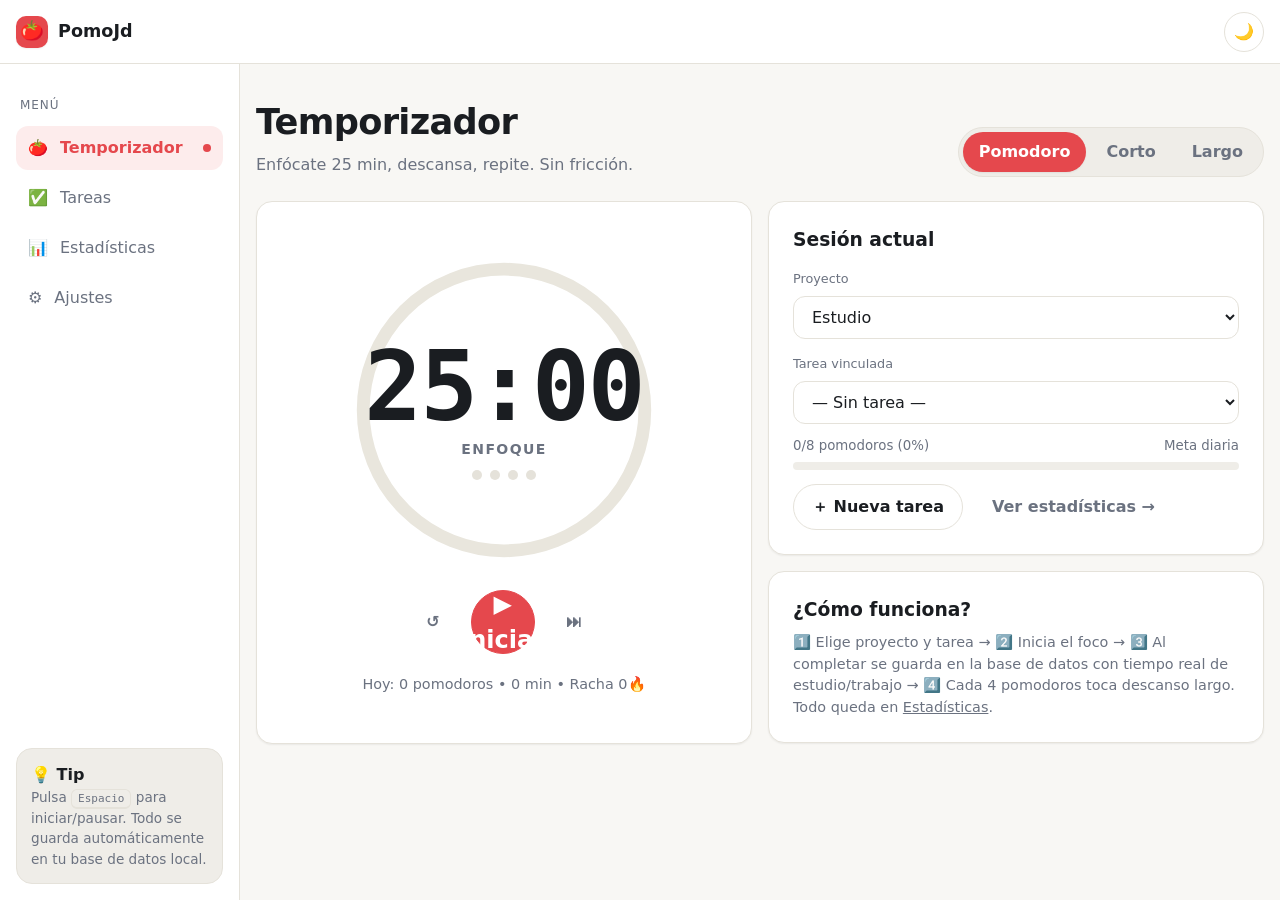
==== index.html @ 17af548b "feat: PomoJd app completa multipagina + DB" ====
<!doctype html>
<html lang="es" data-theme="light">
<head>
<meta charset="utf-8"><meta name="viewport" content="width=device-width,initial-scale=1">
<title>PomoJd • Pomodoro</title>
<meta name="description" content="PomoJd - Pomodoro limpio con base de datos local, tareas y estadísticas.">
<link rel="manifest" href="manifest.json">
<link rel="icon" href="data:image/svg+xml,<svg xmlns='http://www.w3.org/2000/svg' viewBox='0 0 100 100'><text y='.9em' font-size='90'>🍅</text></svg>">
<link rel="stylesheet" href="css/tokens.css"><link rel="stylesheet" href="css/base.css"><link rel="stylesheet" href="css/components.css">
</head>
<body data-theme="light">
<header class="topbar">
  <div class="logo"><div class="logo-mark">🍅</div> PomoJd</div>
  <div class="topbar-actions">
    <button class="btn btn-icon" id="themeBtn" onclick="PomoUI.toggleTheme()" title="Tema">🌙</button>
  </div>
</header>
<div class="shell">
<nav class="sidebar">
  <div class="nav-section">Menú</div>
  <a class="nav-link" data-page="timer" href="index.html">🍅 <span class="label">Temporizador</span><span class="dot"></span></a>
  <a class="nav-link" data-page="tasks" href="tareas.html">✅ <span class="label">Tareas</span><span class="dot"></span></a>
  <a class="nav-link" data-page="stats" href="stats.html">📊 <span class="label">Estadísticas</span><span class="dot"></span></a>
  <a class="nav-link" data-page="settings" href="config.html">⚙️ <span class="label">Ajustes</span><span class="dot"></span></a>
  <div class="streak-card"><strong>💡 Tip</strong><div style="font-size:.85rem;color:var(--text-muted)">Pulsa <span class="kbd">Espacio</span> para iniciar/pausar. Todo se guarda automáticamente en tu base de datos local.</div></div>
</nav>
<main class="main">
  <div class="page-head"><div><h1>Temporizador</h1><p>Enfócate 25 min, descansa, repite. Sin fricción.</p></div>
    <div class="mode-tabs"><button data-mode="focus" class="active">Pomodoro</button><button data-mode="short">Corto</button><button data-mode="long">Largo</button></div>
  </div>
  <div class="grid grid-2">
    <div class="card">
      <div class="timer-wrap">
        <div class="ring" id="ringBox"><svg viewBox="0 0 300 300"><circle class="ring-track" cx="150" cy="150" r="132"/><circle class="ring-prog" id="ringProg" cx="150" cy="150" r="132" stroke-dasharray="829.38" stroke-dashoffset="0"/></svg>
          <div class="ring-center"><div class="timer-time" id="timerTime">25:00</div><div class="timer-label" id="timerLabel">Enfoque</div><div class="cycle-dots" id="cycleDots"></div></div>
        </div>
        <div class="timer-controls">
          <button class="btn btn-ghost" id="resetBtn" title="Reiniciar">↺</button>
          <button class="btn btn-primary btn-large" id="startBtn">▶ Iniciar</button>
          <button class="btn btn-ghost" id="skipBtn" title="Saltar">⏭</button>
        </div>
        <div id="todayCount" style="color:var(--text-muted);font-size:.9rem">Hoy: 0 pomodoros</div>
      </div>
    </div>
    <div>
      <div class="card" style="margin-bottom:16px">
        <h3 style="margin:0 0 12px">Sesión actual</h3>
        <label style="font-size:.8rem;color:var(--text-muted)">Proyecto</label>
        <select id="projectSelect" class="input" style="margin:6px 0 12px"></select>
        <label style="font-size:.8rem;color:var(--text-muted)">Tarea vinculada</label>
        <select id="taskSelect" class="input" style="margin-top:6px"></select>
        <div style="margin-top:12px"><div class="row" style="justify-content:space-between"><small style="color:var(--text-muted)" id="goalText">0/8 pomodoros</small><small style="color:var(--text-muted)">Meta diaria</small></div>
        <div class="progress" style="margin-top:6px"><div id="goalBar" style="width:0%"></div></div></div>
        <div class="row" style="margin-top:14px"><a class="btn" href="tareas.html">＋ Nueva tarea</a><a class="btn btn-ghost" href="stats.html">Ver estadísticas →</a></div>
      </div>
      <div class="card"><h3 style="margin:0 0 8px">¿Cómo funciona?</h3><p style="margin:0;color:var(--text-muted);font-size:.9rem">1️⃣ Elige proyecto y tarea → 2️⃣ Inicia el foco → 3️⃣ Al completar se guarda en la base de datos con tiempo real de estudio/trabajo → 4️⃣ Cada 4 pomodoros toca descanso largo. Todo queda en <a href="stats.html" style="text-decoration:underline">Estadísticas</a>.</p></div>
    </div>
  </div>
</main>
</div>
<nav class="tabbar"><a data-page="timer" href="index.html">🍅<span>Timer</span></a><a data-page="tasks" href="tareas.html">✅<span>Tareas</span></a><a data-page="stats" href="stats.html">📊<span>Stats</span></a><a data-page="settings" href="config.html">⚙️<span>Ajustes</span></a></nav>
<div id="toasts"></div>
<script src="js/db.js"></script><script src="js/ui.js"></script><script src="js/timer.js"></script>
<script>PomoUI.setActiveNav('timer');PomoTimer.initTimer();if('serviceWorker' in navigator){navigator.serviceWorker.register('sw.js').catch(()=>{});}</script>
</body>
</html>
---- css/tokens.css ----
:root{
  color-scheme: light;
  --bg:#F8F7F4; --bg-elev:#FFFFFF; --bg-subtle:#EFEDE8;
  --text:#1A1D21; --text-muted:#6B7280; --border:#E5E2DA;
  --primary:#E5484D; --primary-hover:#C93A3F; --primary-soft:#FDECEC;
  --focus:#2563EB; --success:#16A34A; --success-soft:#E6F6EC;
  --warning:#D97706; --warning-soft:#FEF3C7; --info:#0E7490; --info-soft:#E0F5FA;
  --ring-track:#E9E6DD; --ring-progress:#E5484D; --ring-break:#16A34A;
  --font-sans:"Inter",system-ui,-apple-system,"Segoe UI",Roboto,sans-serif;
  --font-mono:ui-monospace,SFMono-Regular,Menlo,Consolas,monospace;
  --fs-xs:.75rem; --fs-sm:.875rem; --fs-base:1rem;
  --fs-lg:1.25rem; --fs-xl:1.5rem; --fs-2xl:2rem;
  --fs-timer:clamp(3.5rem,12vw,6rem);
  --sp-1:4px; --sp-2:8px; --sp-3:12px; --sp-4:16px; --sp-6:24px; --sp-8:32px; --sp-12:48px;
  --r-sm:8px; --r-md:12px; --r-lg:16px; --r-full:999px;
  --shadow-sm:0 1px 2px rgb(0 0 0/.06);
  --shadow-md:0 4px 12px rgb(0 0 0/.08);
  --shadow-lg:0 12px 32px rgb(0 0 0/.12);
  --maxw:1120px; --nav-h:64px; --tabbar-h:68px;
  --ease:cubic-bezier(.2,.8,.2,1); --dur-fast:150ms; --dur-med:300ms;
}
[data-theme="dark"]{
  color-scheme: dark;
  --bg:#121417; --bg-elev:#1B1E23; --bg-subtle:#24282F;
  --text:#F3F4F6; --text-muted:#9CA3AF; --border:#2A2F37;
  --primary:#FF6363; --primary-hover:#FF7A7A; --primary-soft:#2E1D1D;
  --focus:#60A5FA; --success:#34D399; --success-soft:#143325;
  --warning:#FBBF24; --warning-soft:#30250F; --info:#22D3EE; --info-soft:#0f3038;
  --ring-track:#2A2F37; --ring-progress:#FF6363; --ring-break:#34D399;
}
---- css/base.css ----
*{box-sizing:border-box}
html{scroll-behavior:smooth}
body{margin:0;font-family:var(--font-sans);background:var(--bg);color:var(--text);line-height:1.5;-webkit-font-smoothing:antialiased}
a{color:inherit;text-decoration:none}
button{font:inherit}
.topbar{height:var(--nav-h);display:flex;align-items:center;justify-content:space-between;padding:0 var(--sp-4);background:var(--bg-elev);border-bottom:1px solid var(--border);position:sticky;top:0;z-index:20}
.logo{display:flex;align-items:center;gap:10px;font-weight:700;font-size:1.1rem}
.logo-mark{width:32px;height:32px;border-radius:10px;background:var(--primary);color:#fff;display:grid;place-items:center;font-size:1.2rem;box-shadow:var(--shadow-sm)}
.topbar-actions{display:flex;gap:8px;align-items:center}
.shell{display:flex;min-height:calc(100vh - var(--nav-h))}
.sidebar{width:240px;flex-shrink:0;background:var(--bg-elev);border-right:1px solid var(--border);padding:var(--sp-4);display:flex;flex-direction:column;gap:6px;position:sticky;top:var(--nav-h);height:calc(100vh - var(--nav-h))}
.nav-link{display:flex;align-items:center;gap:12px;padding:10px 12px;border-radius:var(--r-md);color:var(--text-muted);font-weight:500;transition:all var(--dur-fast) var(--ease)}
.nav-link:hover{background:var(--bg-subtle);color:var(--text)}
.nav-link.active{background:var(--primary-soft);color:var(--primary);font-weight:700}
.nav-link .dot{margin-left:auto;width:8px;height:8px;border-radius:50%;background:var(--primary);display:none}
.nav-link.active .dot{display:block}
.nav-section{font-size:var(--fs-xs);text-transform:uppercase;letter-spacing:.08em;color:var(--text-muted);margin:16px 4px 6px}
.streak-card{margin-top:auto;background:var(--bg-subtle);border:1px solid var(--border);border-radius:var(--r-lg);padding:14px}
.main{flex:1;max-width:var(--maxw);margin:0 auto;padding:var(--sp-8) var(--sp-4) 60px;width:100%;animation:pageIn var(--dur-med) var(--ease)}
@keyframes pageIn{from{opacity:0;transform:translateY(8px)}to{opacity:1;transform:none}}
.page-head{display:flex;flex-wrap:wrap;align-items:end;justify-content:space-between;gap:12px;margin-bottom:var(--sp-6)}
.page-head h1{margin:0;font-size:clamp(1.6rem,3vw,2.2rem);letter-spacing:-.02em}
.page-head p{margin:4px 0 0;color:var(--text-muted)}
.grid{display:grid;gap:16px}
.grid-2{grid-template-columns:repeat(2,minmax(0,1fr))}
.grid-4{grid-template-columns:repeat(4,minmax(0,1fr))}
.card{background:var(--bg-elev);border:1px solid var(--border);border-radius:var(--r-lg);box-shadow:var(--shadow-sm);padding:var(--sp-6)}
.tabbar{display:none}
#toasts{position:fixed;right:16px;bottom:16px;display:flex;flex-direction:column;gap:8px;z-index:50}
.toast{background:var(--text);color:var(--bg);padding:12px 16px;border-radius:var(--r-md);box-shadow:var(--shadow-lg);font-size:var(--fs-sm);animation:pageIn var(--dur-med) var(--ease)}
@media(max-width:1023px){.sidebar{width:72px;padding:12px 8px}.sidebar .label,.sidebar .nav-section,.sidebar .streak-card{display:none}.nav-link{justify-content:center}}
@media(max-width:640px){
  .sidebar{display:none}
  .main{padding:20px 16px calc(var(--tabbar-h) + 24px)}
  .grid-2,.grid-4{grid-template-columns:1fr}
  .tabbar{display:flex;position:fixed;bottom:0;left:0;right:0;height:var(--tabbar-h);background:var(--bg-elev);border-top:1px solid var(--border);z-index:20;padding:8px}
  .tabbar a{flex:1;display:flex;flex-direction:column;align-items:center;justify-content:center;gap:2px;font-size:11px;color:var(--text-muted);border-radius:var(--r-md)}
  .tabbar a.active{color:var(--primary);background:var(--primary-soft);font-weight:700}
  #toasts{left:16px;bottom:calc(var(--tabbar-h) + 12px)}
}
@media(prefers-reduced-motion:reduce){*{animation:none!important;transition:none!important}}
---- css/components.css ----
.btn{border:1px solid var(--border);background:var(--bg-elev);color:var(--text);padding:10px 18px;border-radius:var(--r-full);cursor:pointer;font-weight:600;transition:all var(--dur-fast) var(--ease);display:inline-flex;align-items:center;gap:8px;justify-content:center}
.btn:hover{transform:translateY(-1px);box-shadow:var(--shadow-md)}
.btn:active{transform:scale(.98)}
.btn-primary{background:var(--primary);border-color:var(--primary);color:#fff}
.btn-primary:hover{background:var(--primary-hover)}
.btn-large{width:64px;height:64px;border-radius:50%;font-size:1.5rem;padding:0}
.btn-icon{width:40px;height:40px;border-radius:50%;padding:0}
.btn-ghost{background:transparent;border-color:transparent;color:var(--text-muted)}
.btn-ghost:hover{background:var(--bg-subtle);color:var(--text);box-shadow:none}
.btn:focus-visible,a:focus-visible,input:focus-visible,select:focus-visible{outline:2px solid var(--focus);outline-offset:2px}
.mode-tabs{display:inline-flex;background:var(--bg-subtle);border:1px solid var(--border);border-radius:var(--r-full);padding:4px;gap:4px}
.mode-tabs button{border:0;background:transparent;padding:8px 16px;border-radius:var(--r-full);cursor:pointer;color:var(--text-muted);font-weight:600}
.mode-tabs button.active{background:var(--bg-elev);color:var(--text);box-shadow:var(--shadow-sm)}
.mode-tabs button.active[data-mode="focus"]{background:var(--primary);color:#fff}
.mode-tabs button.active[data-mode="short"]{background:var(--success);color:#fff}
.mode-tabs button.active[data-mode="long"]{background:var(--info);color:#fff}
.timer-wrap{display:flex;flex-direction:column;align-items:center;gap:20px;padding:24px 0}
.ring{position:relative;width:min(320px,80vw);height:min(320px,80vw)}
.ring svg{width:100%;height:100%;transform:rotate(-90deg)}
.ring-track{fill:none;stroke:var(--ring-track);stroke-width:12}
.ring-prog{fill:none;stroke:var(--ring-progress);stroke-width:12;stroke-linecap:round;transition:stroke-dashoffset 1s linear,stroke .3s}
.ring.break .ring-prog{stroke:var(--ring-break)}
.ring-center{position:absolute;inset:0;display:flex;flex-direction:column;align-items:center;justify-content:center;gap:4px}
.timer-time{font-family:var(--font-mono);font-size:var(--fs-timer);font-weight:700;letter-spacing:-.02em;font-variant-numeric:tabular-nums;line-height:1}
.timer-label{font-size:var(--fs-sm);color:var(--text-muted);text-transform:uppercase;letter-spacing:.1em;font-weight:700}
.cycle-dots{display:flex;gap:8px;margin-top:6px}
.cycle-dots span{width:10px;height:10px;border-radius:50%;background:var(--border)}
.cycle-dots span.done{background:var(--primary)}
.timer-controls{display:flex;gap:12px;align-items:center}
.stat-card .num{font-size:var(--fs-2xl);font-weight:800;margin:0}
.stat-card .lbl{font-size:var(--fs-xs);text-transform:uppercase;letter-spacing:.08em;color:var(--text-muted);margin:4px 0 0}
.input,select.input,textarea.input{width:100%;padding:10px 14px;border:1px solid var(--border);border-radius:var(--r-md);background:var(--bg-elev);color:var(--text);font:inherit}
.input:focus{border-color:var(--focus)}
.row{display:flex;gap:10px;flex-wrap:wrap;align-items:center}
.task-item{display:flex;gap:12px;align-items:center;padding:12px 14px;border:1px solid var(--border);border-radius:var(--r-md);background:var(--bg-elev);margin-bottom:8px}
.task-item.done{opacity:.6;text-decoration:line-through}
.badge{display:inline-flex;padding:3px 10px;border-radius:var(--r-full);font-size:var(--fs-xs);font-weight:700;background:var(--bg-subtle);border:1px solid var(--border)}
.badge.focus{background:var(--primary-soft);color:var(--primary);border-color:transparent}
.badge.short{background:var(--success-soft);color:var(--success);border-color:transparent}
.badge.long{background:var(--info-soft);color:var(--info);border-color:transparent}
.bars{display:flex;align-items:end;gap:10px;height:180px;padding-top:12px}
.bar{flex:1;display:flex;flex-direction:column;align-items:center;gap:6px}
.bar-fill{width:100%;max-width:44px;background:var(--primary);border-radius:8px 8px 4px 4px;min-height:4px;transition:height .5s var(--ease)}
.bar span{font-size:11px;color:var(--text-muted)}
table.tbl{width:100%;border-collapse:collapse;font-size:var(--fs-sm)}
table.tbl th{text-align:left;color:var(--text-muted);font-weight:600;text-transform:uppercase;font-size:11px;letter-spacing:.06em;padding:8px;border-bottom:1px solid var(--border)}
table.tbl td{padding:10px 8px;border-bottom:1px solid var(--border)}
.toggle{position:relative;width:44px;height:24px;background:var(--border);border-radius:999px;border:0;cursor:pointer;transition:background .2s}
.toggle[aria-checked="true"]{background:var(--success)}
.toggle::after{content:"";position:absolute;top:2px;left:2px;width:20px;height:20px;background:#fff;border-radius:50%;transition:left .2s}
.toggle[aria-checked="true"]::after{left:22px}
.setting-row{display:flex;justify-content:space-between;align-items:center;gap:12px;padding:12px 0;border-bottom:1px solid var(--border)}
.progress{height:8px;background:var(--bg-subtle);border-radius:999px;overflow:hidden}
.progress > div{height:100%;background:var(--primary);border-radius:999px;transition:width .4s var(--ease)}
.kbd{font-family:var(--font-mono);font-size:11px;background:var(--bg-subtle);border:1px solid var(--border);border-bottom-width:2px;border-radius:6px;padding:2px 6px}
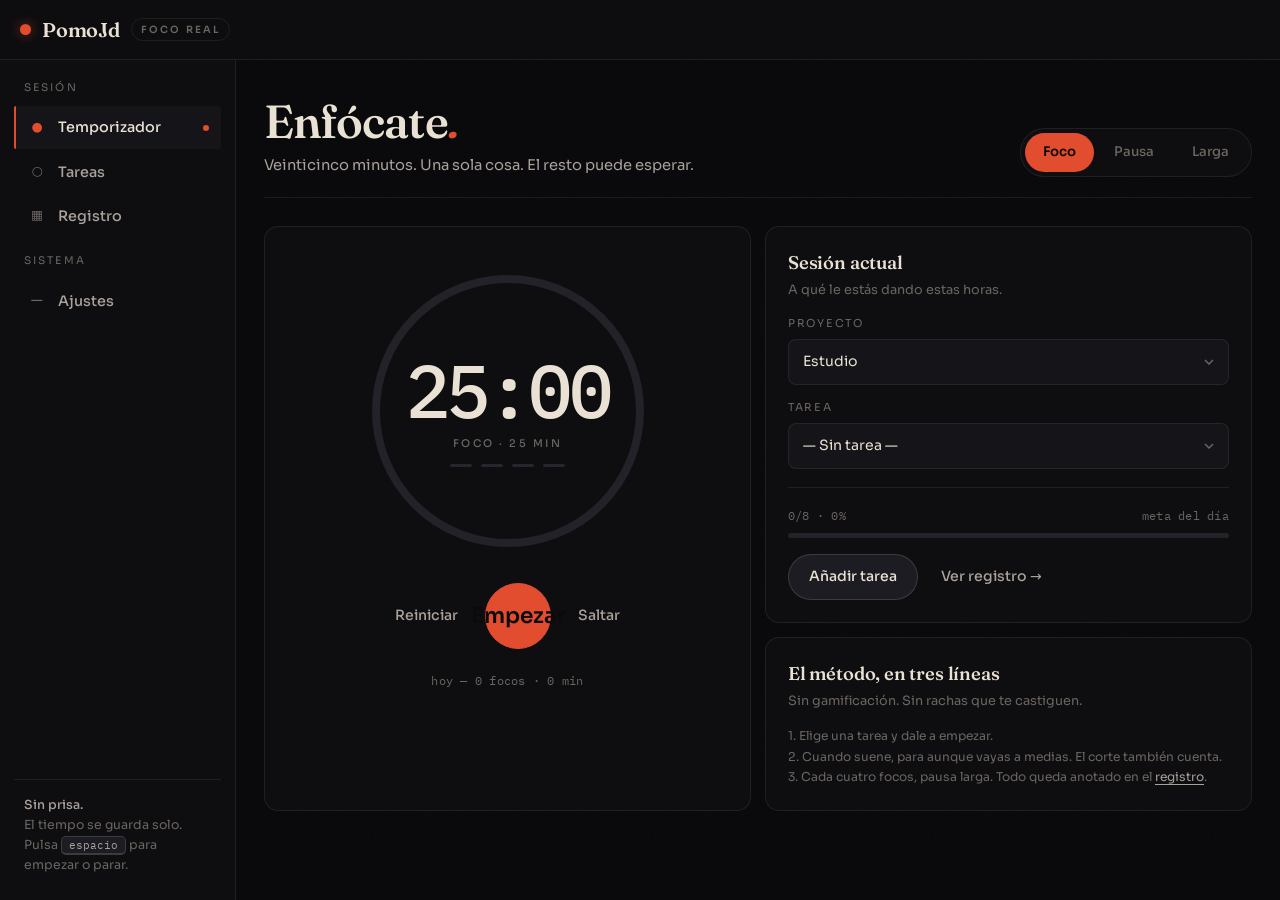
==== commit 671a6af2: "redesign: negro real, editorial, responsive PC/movil" ====
--- a/index.html
+++ b/index.html
@@ -1,64 +1,73 @@
 <!doctype html>
-<html lang="es" data-theme="light">
+<html lang="es" data-theme="dark">
 <head>
-<meta charset="utf-8"><meta name="viewport" content="width=device-width,initial-scale=1">
-<title>PomoJd • Pomodoro</title>
-<meta name="description" content="PomoJd - Pomodoro limpio con base de datos local, tareas y estadísticas.">
+<meta charset="utf-8"><meta name="viewport" content="width=device-width,initial-scale=1,viewport-fit=cover">
+<title>PomoJd — Enfócate.</title>
+<meta name="description" content="PomoJd. Un temporizador pomodoro sobrio con registro de horas reales.">
+<meta name="theme-color" content="#08080A">
 <link rel="manifest" href="manifest.json">
-<link rel="icon" href="data:image/svg+xml,<svg xmlns='http://www.w3.org/2000/svg' viewBox='0 0 100 100'><text y='.9em' font-size='90'>🍅</text></svg>">
+<link rel="icon" href="data:image/svg+xml,%3Csvg xmlns='http://www.w3.org/2000/svg' viewBox='0 0 100 100'%3E%3Ccircle cx='50' cy='50' r='34' fill='%23E14D2E'/%3E%3C/svg%3E">
+<link rel="preconnect" href="https://fonts.googleapis.com"><link rel="preconnect" href="https://fonts.gstatic.com" crossorigin>
+<link href="https://fonts.googleapis.com/css2?family=Fraunces:ital,opsz,wght@0,9..144,500;0,9..144,560;0,9..144,600;1,9..144,560&family=Sora:wght@400;500;600&family=IBM+Plex+Mono:wght@400;500;600&display=swap" rel="stylesheet">
 <link rel="stylesheet" href="css/tokens.css"><link rel="stylesheet" href="css/base.css"><link rel="stylesheet" href="css/components.css">
 </head>
-<body data-theme="light">
+<body data-theme="dark">
 <header class="topbar">
-  <div class="logo"><div class="logo-mark">🍅</div> PomoJd</div>
-  <div class="topbar-actions">
-    <button class="btn btn-icon" id="themeBtn" onclick="PomoUI.toggleTheme()" title="Tema">🌙</button>
-  </div>
+  <div class="logo"><span class="logo-mark"></span>PomoJd <small>foco real</small></div>
+  <div class="topbar-actions"><span class="today-line" id="topStreak"></span></div>
 </header>
 <div class="shell">
 <nav class="sidebar">
-  <div class="nav-section">Menú</div>
-  <a class="nav-link" data-page="timer" href="index.html">🍅 <span class="label">Temporizador</span><span class="dot"></span></a>
-  <a class="nav-link" data-page="tasks" href="tareas.html">✅ <span class="label">Tareas</span><span class="dot"></span></a>
-  <a class="nav-link" data-page="stats" href="stats.html">📊 <span class="label">Estadísticas</span><span class="dot"></span></a>
-  <a class="nav-link" data-page="settings" href="config.html">⚙️ <span class="label">Ajustes</span><span class="dot"></span></a>
-  <div class="streak-card"><strong>💡 Tip</strong><div style="font-size:.85rem;color:var(--text-muted)">Pulsa <span class="kbd">Espacio</span> para iniciar/pausar. Todo se guarda automáticamente en tu base de datos local.</div></div>
+  <div class="nav-section">Sesión</div>
+  <a class="nav-link" data-page="timer" href="index.html"><span class="glyph">●</span><span class="label">Temporizador</span><span class="dot"></span></a>
+  <a class="nav-link" data-page="tasks" href="tareas.html"><span class="glyph">○</span><span class="label">Tareas</span><span class="dot"></span></a>
+  <a class="nav-link" data-page="stats" href="stats.html"><span class="glyph">▦</span><span class="label">Registro</span><span class="dot"></span></a>
+  <div class="nav-section">Sistema</div>
+  <a class="nav-link" data-page="settings" href="config.html"><span class="glyph">—</span><span class="label">Ajustes</span><span class="dot"></span></a>
+  <div class="side-note"><strong>Sin prisa.</strong><br>El tiempo se guarda solo. Pulsa <span class="kbd">espacio</span> para empezar o parar.</div>
 </nav>
 <main class="main">
-  <div class="page-head"><div><h1>Temporizador</h1><p>Enfócate 25 min, descansa, repite. Sin fricción.</p></div>
-    <div class="mode-tabs"><button data-mode="focus" class="active">Pomodoro</button><button data-mode="short">Corto</button><button data-mode="long">Largo</button></div>
+  <div class="page-head">
+    <div><h1>Enfócate<em>.</em></h1><p>Veinticinco minutos. Una sola cosa. El resto puede esperar.</p></div>
+    <div class="mode-tabs"><button data-mode="focus" class="active">Foco</button><button data-mode="short">Pausa</button><button data-mode="long">Larga</button></div>
   </div>
   <div class="grid grid-2">
     <div class="card">
       <div class="timer-wrap">
-        <div class="ring" id="ringBox"><svg viewBox="0 0 300 300"><circle class="ring-track" cx="150" cy="150" r="132"/><circle class="ring-prog" id="ringProg" cx="150" cy="150" r="132" stroke-dasharray="829.38" stroke-dashoffset="0"/></svg>
-          <div class="ring-center"><div class="timer-time" id="timerTime">25:00</div><div class="timer-label" id="timerLabel">Enfoque</div><div class="cycle-dots" id="cycleDots"></div></div>
+        <div class="ring glow" id="ringBox"><svg viewBox="0 0 300 300"><circle class="ring-track" cx="150" cy="150" r="132"/><circle class="ring-prog" id="ringProg" cx="150" cy="150" r="132" stroke-dasharray="829.38" stroke-dashoffset="0"/></svg>
+          <div class="ring-center"><div class="timer-time" id="timerTime">25:00</div><div class="timer-label" id="timerLabel">FOCO · 25 MIN</div><div class="cycle-dots" id="cycleDots"></div></div>
         </div>
         <div class="timer-controls">
-          <button class="btn btn-ghost" id="resetBtn" title="Reiniciar">↺</button>
-          <button class="btn btn-primary btn-large" id="startBtn">▶ Iniciar</button>
-          <button class="btn btn-ghost" id="skipBtn" title="Saltar">⏭</button>
+          <button class="btn btn-ghost" id="resetBtn" title="Reiniciar">Reiniciar</button>
+          <button class="btn btn-primary btn-large" id="startBtn">Empezar</button>
+          <button class="btn btn-ghost" id="skipBtn" title="Saltar">Saltar</button>
         </div>
-        <div id="todayCount" style="color:var(--text-muted);font-size:.9rem">Hoy: 0 pomodoros</div>
+        <div class="today-line" id="todayCount">hoy — 0 focos</div>
       </div>
     </div>
     <div>
-      <div class="card" style="margin-bottom:16px">
-        <h3 style="margin:0 0 12px">Sesión actual</h3>
-        <label style="font-size:.8rem;color:var(--text-muted)">Proyecto</label>
-        <select id="projectSelect" class="input" style="margin:6px 0 12px"></select>
-        <label style="font-size:.8rem;color:var(--text-muted)">Tarea vinculada</label>
-        <select id="taskSelect" class="input" style="margin-top:6px"></select>
-        <div style="margin-top:12px"><div class="row" style="justify-content:space-between"><small style="color:var(--text-muted)" id="goalText">0/8 pomodoros</small><small style="color:var(--text-muted)">Meta diaria</small></div>
-        <div class="progress" style="margin-top:6px"><div id="goalBar" style="width:0%"></div></div></div>
-        <div class="row" style="margin-top:14px"><a class="btn" href="tareas.html">＋ Nueva tarea</a><a class="btn btn-ghost" href="stats.html">Ver estadísticas →</a></div>
+      <div class="card" style="margin-bottom:14px">
+        <h3>Sesión actual</h3>
+        <p class="sub">A qué le estás dando estas horas.</p>
+        <label class="f-label" for="projectSelect">Proyecto</label>
+        <select id="projectSelect" class="input" style="margin-bottom:14px"></select>
+        <label class="f-label" for="taskSelect">Tarea</label>
+        <select id="taskSelect" class="input"></select>
+        <hr class="divider">
+        <div class="row" style="justify-content:space-between"><small class="today-line" id="goalText">0/8</small><small class="today-line">meta del día</small></div>
+        <div class="progress" style="margin-top:8px"><div id="goalBar" style="width:0%"></div></div>
+        <div class="row" style="margin-top:16px"><a class="btn" href="tareas.html">Añadir tarea</a><a class="btn btn-ghost" href="stats.html">Ver registro →</a></div>
       </div>
-      <div class="card"><h3 style="margin:0 0 8px">¿Cómo funciona?</h3><p style="margin:0;color:var(--text-muted);font-size:.9rem">1️⃣ Elige proyecto y tarea → 2️⃣ Inicia el foco → 3️⃣ Al completar se guarda en la base de datos con tiempo real de estudio/trabajo → 4️⃣ Cada 4 pomodoros toca descanso largo. Todo queda en <a href="stats.html" style="text-decoration:underline">Estadísticas</a>.</p></div>
+      <div class="card">
+        <h3>El método, en tres líneas</h3>
+        <p class="sub">Sin gamificación. Sin rachas que te castiguen.</p>
+        <p class="foot-note" style="margin:0">1. Elige una tarea y dale a empezar.<br>2. Cuando suene, para aunque vayas a medias. El corte también cuenta.<br>3. Cada cuatro focos, pausa larga. Todo queda anotado en el <a href="stats.html">registro</a>.</p>
+      </div>
     </div>
   </div>
 </main>
 </div>
-<nav class="tabbar"><a data-page="timer" href="index.html">🍅<span>Timer</span></a><a data-page="tasks" href="tareas.html">✅<span>Tareas</span></a><a data-page="stats" href="stats.html">📊<span>Stats</span></a><a data-page="settings" href="config.html">⚙️<span>Ajustes</span></a></nav>
+<nav class="tabbar"><a data-page="timer" href="index.html"><span class="glyph">●</span><span>Foco</span></a><a data-page="tasks" href="tareas.html"><span class="glyph">○</span><span>Tareas</span></a><a data-page="stats" href="stats.html"><span class="glyph">▦</span><span>Registro</span></a><a data-page="settings" href="config.html"><span class="glyph">—</span><span>Ajustes</span></a></nav>
 <div id="toasts"></div>
 <script src="js/db.js"></script><script src="js/ui.js"></script><script src="js/timer.js"></script>
 <script>PomoUI.setActiveNav('timer');PomoTimer.initTimer();if('serviceWorker' in navigator){navigator.serviceWorker.register('sw.js').catch(()=>{});}</script>
--- a/css/tokens.css
+++ b/css/tokens.css
@@ -1,30 +1,42 @@
+/* PomoJd — negro real. Solo dark. */
 :root{
-  color-scheme: light;
-  --bg:#F8F7F4; --bg-elev:#FFFFFF; --bg-subtle:#EFEDE8;
-  --text:#1A1D21; --text-muted:#6B7280; --border:#E5E2DA;
-  --primary:#E5484D; --primary-hover:#C93A3F; --primary-soft:#FDECEC;
-  --focus:#2563EB; --success:#16A34A; --success-soft:#E6F6EC;
-  --warning:#D97706; --warning-soft:#FEF3C7; --info:#0E7490; --info-soft:#E0F5FA;
-  --ring-track:#E9E6DD; --ring-progress:#E5484D; --ring-break:#16A34A;
-  --font-sans:"Inter",system-ui,-apple-system,"Segoe UI",Roboto,sans-serif;
-  --font-mono:ui-monospace,SFMono-Regular,Menlo,Consolas,monospace;
-  --fs-xs:.75rem; --fs-sm:.875rem; --fs-base:1rem;
-  --fs-lg:1.25rem; --fs-xl:1.5rem; --fs-2xl:2rem;
-  --fs-timer:clamp(3.5rem,12vw,6rem);
+  color-scheme: dark;
+  --bg-0:#08080A;
+  --bg-1:#0E0E11;
+  --bg-2:#141419;
+  --bg-3:#1C1C22;
+  --bg:var(--bg-0); --bg-elev:var(--bg-1); --bg-subtle:var(--bg-2);
+  --line:rgba(237,230,218,.08);
+  --line-strong:rgba(237,230,218,.15);
+  --border:var(--line);
+  --bone:#E9E1D3;
+  --bone-dim:#A9A19A;
+  --bone-faint:#6B6560;
+  --text:var(--bone); --text-muted:var(--bone-dim);
+  --tomato:#E14D2E; --tomato-hover:#EF5E3B; --tomato-active:#B93A24;
+  --primary:var(--tomato); --primary-hover:var(--tomato-hover); --primary-soft:rgba(225,77,46,.12);
+  --amber:#D9A441;
+  --sage:#7A8B6F;
+  --success:var(--sage); --success-soft:rgba(122,139,111,.14);
+  --focus:#D9A441; --info:#A9A19A; --info-soft:rgba(169,161,154,.12);
+  --warning:var(--amber); --warning-soft:rgba(217,164,65,.12);
+  --ring-track:#222228; --ring-progress:var(--tomato); --ring-break:var(--sage);
+  --font-display:"Fraunces","Iowan Old Style",Georgia,serif;
+  --font-sans:"Sora","Archivo",system-ui,-apple-system,"Segoe UI",sans-serif;
+  --font-mono:"IBM Plex Mono","Fragment Mono",ui-monospace,SFMono-Regular,Menlo,monospace;
+  --fs-xs:.72rem; --fs-sm:.86rem; --fs-base:.95rem;
+  --fs-lg:1.15rem; --fs-xl:1.5rem; --fs-2xl:2rem;
   --sp-1:4px; --sp-2:8px; --sp-3:12px; --sp-4:16px; --sp-6:24px; --sp-8:32px; --sp-12:48px;
-  --r-sm:8px; --r-md:12px; --r-lg:16px; --r-full:999px;
-  --shadow-sm:0 1px 2px rgb(0 0 0/.06);
-  --shadow-md:0 4px 12px rgb(0 0 0/.08);
-  --shadow-lg:0 12px 32px rgb(0 0 0/.12);
-  --maxw:1120px; --nav-h:64px; --tabbar-h:68px;
-  --ease:cubic-bezier(.2,.8,.2,1); --dur-fast:150ms; --dur-med:300ms;
+  --r-sm:6px; --r-md:14px; --r-lg:14px; --r-full:999px;
+  --shadow-sm:none; --shadow-md:none; --shadow-lg:none;
+  --glow-focus:0 0 26px rgba(225,77,46,.22);
+  --maxw:1060px; --nav-h:60px; --tabbar-h:66px;
+  --ease:cubic-bezier(.2,.8,.2,1); --dur-fast:140ms; --dur-med:280ms;
 }
-[data-theme="dark"]{
+/* La app es negra por decisión. El tema claro queda desactivado. */
+[data-theme="light"]{
   color-scheme: dark;
-  --bg:#121417; --bg-elev:#1B1E23; --bg-subtle:#24282F;
-  --text:#F3F4F6; --text-muted:#9CA3AF; --border:#2A2F37;
-  --primary:#FF6363; --primary-hover:#FF7A7A; --primary-soft:#2E1D1D;
-  --focus:#60A5FA; --success:#34D399; --success-soft:#143325;
-  --warning:#FBBF24; --warning-soft:#30250F; --info:#22D3EE; --info-soft:#0f3038;
-  --ring-track:#2A2F37; --ring-progress:#FF6363; --ring-break:#34D399;
+  --bg:var(--bg-0); --bg-elev:var(--bg-1); --bg-subtle:var(--bg-2);
+  --border:var(--line); --text:var(--bone); --text-muted:var(--bone-dim);
+  --primary:var(--tomato); --primary-hover:var(--tomato-hover); --primary-soft:rgba(225,77,46,.12);
 }
--- a/css/base.css
+++ b/css/base.css
@@ -1,41 +1,99 @@
 *{box-sizing:border-box}
 html{scroll-behavior:smooth}
-body{margin:0;font-family:var(--font-sans);background:var(--bg);color:var(--text);line-height:1.5;-webkit-font-smoothing:antialiased}
+body{
+  margin:0;background:var(--bg-0);color:var(--bone);
+  font-family:var(--font-sans);font-size:var(--fs-base);line-height:1.55;
+  -webkit-font-smoothing:antialiased;text-rendering:optimizeLegibility;
+}
+/* grano de película sobre el negro — mata el plano genérico */
+body::before{
+  content:"";position:fixed;inset:0;z-index:0;pointer-events:none;opacity:.05;
+  background-image:url("data:image/svg+xml,%3Csvg xmlns='http://www.w3.org/2000/svg' width='140' height='140'%3E%3Cfilter id='n'%3E%3CfeTurbulence type='fractalNoise' baseFrequency='0.85' numOctaves='2'/%3E%3C/filter%3E%3Crect width='140' height='140' filter='url(%23n)' opacity='0.6'/%3E%3C/svg%3E");
+}
+.shell,.topbar,.tabbar,.main{position:relative;z-index:1}
+::selection{background:var(--tomato);color:var(--bg-0)}
+::-webkit-scrollbar{width:8px;height:8px}
+::-webkit-scrollbar-track{background:transparent}
+::-webkit-scrollbar-thumb{background:#2A2A32;border-radius:99px}
+::-webkit-scrollbar-thumb:hover{background:#3A3A44}
 a{color:inherit;text-decoration:none}
-button{font:inherit}
-.topbar{height:var(--nav-h);display:flex;align-items:center;justify-content:space-between;padding:0 var(--sp-4);background:var(--bg-elev);border-bottom:1px solid var(--border);position:sticky;top:0;z-index:20}
-.logo{display:flex;align-items:center;gap:10px;font-weight:700;font-size:1.1rem}
-.logo-mark{width:32px;height:32px;border-radius:10px;background:var(--primary);color:#fff;display:grid;place-items:center;font-size:1.2rem;box-shadow:var(--shadow-sm)}
+button{font:inherit;color:inherit}
+:focus-visible{outline:1.5px solid var(--amber);outline-offset:3px;border-radius:4px}
+
+.topbar{
+  height:var(--nav-h);display:flex;align-items:center;justify-content:space-between;
+  padding:0 20px;background:rgba(14,14,17,.86);backdrop-filter:blur(14px);
+  border-bottom:1px solid var(--line);position:sticky;top:0;z-index:20;
+}
+.logo{display:flex;align-items:center;gap:11px;font-family:var(--font-display);font-weight:600;font-size:1.25rem;letter-spacing:-.01em}
+.logo-mark{width:11px;height:11px;border-radius:50%;background:var(--tomato);box-shadow:0 0 12px rgba(225,77,46,.55);flex-shrink:0}
+.logo small{font-family:var(--font-sans);font-size:.62rem;color:var(--bone-faint);letter-spacing:.22em;text-transform:uppercase;border:1px solid var(--line);border-radius:99px;padding:3px 9px}
 .topbar-actions{display:flex;gap:8px;align-items:center}
+
 .shell{display:flex;min-height:calc(100vh - var(--nav-h))}
-.sidebar{width:240px;flex-shrink:0;background:var(--bg-elev);border-right:1px solid var(--border);padding:var(--sp-4);display:flex;flex-direction:column;gap:6px;position:sticky;top:var(--nav-h);height:calc(100vh - var(--nav-h))}
-.nav-link{display:flex;align-items:center;gap:12px;padding:10px 12px;border-radius:var(--r-md);color:var(--text-muted);font-weight:500;transition:all var(--dur-fast) var(--ease)}
-.nav-link:hover{background:var(--bg-subtle);color:var(--text)}
-.nav-link.active{background:var(--primary-soft);color:var(--primary);font-weight:700}
-.nav-link .dot{margin-left:auto;width:8px;height:8px;border-radius:50%;background:var(--primary);display:none}
+.sidebar{
+  width:236px;flex-shrink:0;background:var(--bg-1);
+  border-right:1px solid var(--line);padding:20px 14px;
+  display:flex;flex-direction:column;gap:2px;
+  position:sticky;top:var(--nav-h);height:calc(100vh - var(--nav-h));
+}
+.nav-section{font-size:.66rem;text-transform:uppercase;letter-spacing:.2em;color:var(--bone-faint);margin:14px 10px 8px}
+.nav-section:first-child{margin-top:0}
+.nav-link{
+  display:flex;align-items:center;gap:12px;padding:10px 12px;border-radius:2px;
+  color:var(--bone-dim);font-weight:500;font-size:.9rem;border-left:2px solid transparent;
+  transition:color var(--dur-fast) var(--ease),background var(--dur-fast) var(--ease),border-color var(--dur-fast) var(--ease);
+}
+.nav-link:hover{background:var(--bg-2);color:var(--bone)}
+.nav-link.active{background:var(--bg-2);color:var(--bone);border-left-color:var(--tomato)}
+.nav-link .glyph{width:18px;text-align:center;color:var(--bone-faint);font-size:.8rem;flex-shrink:0}
+.nav-link.active .glyph{color:var(--tomato)}
+.nav-link .dot{margin-left:auto;width:6px;height:6px;border-radius:50%;background:var(--tomato);display:none}
 .nav-link.active .dot{display:block}
-.nav-section{font-size:var(--fs-xs);text-transform:uppercase;letter-spacing:.08em;color:var(--text-muted);margin:16px 4px 6px}
-.streak-card{margin-top:auto;background:var(--bg-subtle);border:1px solid var(--border);border-radius:var(--r-lg);padding:14px}
-.main{flex:1;max-width:var(--maxw);margin:0 auto;padding:var(--sp-8) var(--sp-4) 60px;width:100%;animation:pageIn var(--dur-med) var(--ease)}
-@keyframes pageIn{from{opacity:0;transform:translateY(8px)}to{opacity:1;transform:none}}
-.page-head{display:flex;flex-wrap:wrap;align-items:end;justify-content:space-between;gap:12px;margin-bottom:var(--sp-6)}
-.page-head h1{margin:0;font-size:clamp(1.6rem,3vw,2.2rem);letter-spacing:-.02em}
-.page-head p{margin:4px 0 0;color:var(--text-muted)}
-.grid{display:grid;gap:16px}
+.side-note{margin-top:auto;border-top:1px solid var(--line);padding:16px 10px 4px;font-size:.78rem;color:var(--bone-faint);line-height:1.6}
+.side-note strong{color:var(--bone-dim);font-weight:500}
+
+.main{flex:1;max-width:var(--maxw);margin:0 auto;padding:40px 28px 80px;width:100%;animation:pageIn var(--dur-med) var(--ease)}
+@keyframes pageIn{from{opacity:0;transform:translateY(10px)}to{opacity:1;transform:none}}
+.page-head{display:flex;flex-wrap:wrap;align-items:flex-end;justify-content:space-between;gap:16px;margin-bottom:28px;padding-bottom:20px;border-bottom:1px solid var(--line)}
+.page-head h1{margin:0;font-family:var(--font-display);font-weight:560;font-size:clamp(2rem,4vw,2.9rem);line-height:.95;letter-spacing:-.02em}
+.page-head h1 em{font-style:italic;color:var(--tomato)}
+.page-head p{margin:10px 0 0;color:var(--bone-dim);font-size:.92rem;max-width:52ch}
+.grid{display:grid;gap:14px}
 .grid-2{grid-template-columns:repeat(2,minmax(0,1fr))}
 .grid-4{grid-template-columns:repeat(4,minmax(0,1fr))}
-.card{background:var(--bg-elev);border:1px solid var(--border);border-radius:var(--r-lg);box-shadow:var(--shadow-sm);padding:var(--sp-6)}
+.card{background:var(--bg-1);border:1px solid var(--line);border-radius:var(--r-md);padding:22px}
+.card h3{margin:0 0 4px;font-family:var(--font-display);font-size:1.15rem;font-weight:560;letter-spacing:-.01em}
+.card .sub{margin:0 0 14px;color:var(--bone-faint);font-size:.8rem}
 .tabbar{display:none}
-#toasts{position:fixed;right:16px;bottom:16px;display:flex;flex-direction:column;gap:8px;z-index:50}
-.toast{background:var(--text);color:var(--bg);padding:12px 16px;border-radius:var(--r-md);box-shadow:var(--shadow-lg);font-size:var(--fs-sm);animation:pageIn var(--dur-med) var(--ease)}
-@media(max-width:1023px){.sidebar{width:72px;padding:12px 8px}.sidebar .label,.sidebar .nav-section,.sidebar .streak-card{display:none}.nav-link{justify-content:center}}
+#toasts{position:fixed;right:18px;bottom:18px;display:flex;flex-direction:column;gap:8px;z-index:50}
+.toast{background:var(--bg-3);color:var(--bone);border:1px solid var(--line-strong);border-left:2px solid var(--tomato);padding:11px 15px;border-radius:6px;font-size:var(--fs-sm);animation:pageIn var(--dur-med) var(--ease);max-width:min(360px,calc(100vw - 36px))}
+
+@media(max-width:1023px){
+  .sidebar{width:64px;padding:16px 8px}
+  .sidebar .label,.sidebar .nav-section,.sidebar .side-note{display:none}
+  .nav-link{justify-content:center;border-left-color:transparent;padding:12px 0}
+  .nav-link.active{border-left-color:transparent}
+  .nav-link.active .glyph{color:var(--tomato)}
+  .nav-link .dot{display:none!important}
+}
 @media(max-width:640px){
   .sidebar{display:none}
-  .main{padding:20px 16px calc(var(--tabbar-h) + 24px)}
-  .grid-2,.grid-4{grid-template-columns:1fr}
-  .tabbar{display:flex;position:fixed;bottom:0;left:0;right:0;height:var(--tabbar-h);background:var(--bg-elev);border-top:1px solid var(--border);z-index:20;padding:8px}
-  .tabbar a{flex:1;display:flex;flex-direction:column;align-items:center;justify-content:center;gap:2px;font-size:11px;color:var(--text-muted);border-radius:var(--r-md)}
-  .tabbar a.active{color:var(--primary);background:var(--primary-soft);font-weight:700}
-  #toasts{left:16px;bottom:calc(var(--tabbar-h) + 12px)}
+  .main{padding:24px 18px calc(var(--tabbar-h) + 30px)}
+  .grid-2,.grid-4{grid-template-columns:1fr 1fr}
+  .grid-4 .card{padding:14px}
+  .stat-card .num{font-size:1.3rem!important}
+  .tabbar{
+    display:flex;position:fixed;bottom:0;left:0;right:0;min-height:var(--tabbar-h);
+    background:rgba(14,14,17,.92);backdrop-filter:blur(14px);
+    border-top:1px solid var(--line);z-index:20;padding:6px 6px calc(6px + env(safe-area-inset-bottom));
+  }
+  .tabbar a{flex:1;display:flex;flex-direction:column;align-items:center;justify-content:center;gap:3px;font-size:.64rem;letter-spacing:.08em;text-transform:uppercase;color:var(--bone-faint);border-radius:8px;min-height:52px}
+  .tabbar a .glyph{font-size:1rem}
+  .tabbar a.active{color:var(--bone)}
+  .tabbar a.active .glyph{color:var(--tomato)}
+  #toasts{left:14px;right:14px;bottom:calc(var(--tabbar-h) + 12px)}
+  .toast{max-width:none}
+  .page-head{margin-bottom:20px}
 }
 @media(prefers-reduced-motion:reduce){*{animation:none!important;transition:none!important}}
--- a/css/components.css
+++ b/css/components.css
@@ -1,55 +1,106 @@
-.btn{border:1px solid var(--border);background:var(--bg-elev);color:var(--text);padding:10px 18px;border-radius:var(--r-full);cursor:pointer;font-weight:600;transition:all var(--dur-fast) var(--ease);display:inline-flex;align-items:center;gap:8px;justify-content:center}
-.btn:hover{transform:translateY(-1px);box-shadow:var(--shadow-md)}
-.btn:active{transform:scale(.98)}
-.btn-primary{background:var(--primary);border-color:var(--primary);color:#fff}
-.btn-primary:hover{background:var(--primary-hover)}
-.btn-large{width:64px;height:64px;border-radius:50%;font-size:1.5rem;padding:0}
-.btn-icon{width:40px;height:40px;border-radius:50%;padding:0}
-.btn-ghost{background:transparent;border-color:transparent;color:var(--text-muted)}
-.btn-ghost:hover{background:var(--bg-subtle);color:var(--text);box-shadow:none}
-.btn:focus-visible,a:focus-visible,input:focus-visible,select:focus-visible{outline:2px solid var(--focus);outline-offset:2px}
-.mode-tabs{display:inline-flex;background:var(--bg-subtle);border:1px solid var(--border);border-radius:var(--r-full);padding:4px;gap:4px}
-.mode-tabs button{border:0;background:transparent;padding:8px 16px;border-radius:var(--r-full);cursor:pointer;color:var(--text-muted);font-weight:600}
-.mode-tabs button.active{background:var(--bg-elev);color:var(--text);box-shadow:var(--shadow-sm)}
-.mode-tabs button.active[data-mode="focus"]{background:var(--primary);color:#fff}
-.mode-tabs button.active[data-mode="short"]{background:var(--success);color:#fff}
-.mode-tabs button.active[data-mode="long"]{background:var(--info);color:#fff}
-.timer-wrap{display:flex;flex-direction:column;align-items:center;gap:20px;padding:24px 0}
-.ring{position:relative;width:min(320px,80vw);height:min(320px,80vw)}
+/* Componentes — negro editorial, táctil, sin neones */
+.btn{
+  border:1px solid var(--line-strong);background:var(--bg-3);color:var(--bone);
+  padding:11px 20px;border-radius:var(--r-full);cursor:pointer;font-weight:500;font-size:.88rem;
+  transition:background var(--dur-fast) var(--ease),transform var(--dur-fast) var(--ease),border-color var(--dur-fast) var(--ease);
+  display:inline-flex;align-items:center;gap:8px;justify-content:center;min-height:44px;
+}
+.btn:hover{background:#24242C;border-color:rgba(237,230,218,.22)}
+.btn:active{transform:scale(.97)}
+.btn-primary{background:var(--tomato);border-color:var(--tomato);color:#0B0B0D;font-weight:600}
+.btn-primary:hover{background:var(--tomato-hover);border-color:var(--tomato-hover)}
+.btn-primary:active{background:var(--tomato-active)}
+.btn-large{width:66px;height:66px;border-radius:50%;font-size:1.35rem;padding:0}
+.btn-icon{width:38px;height:38px;border-radius:50%;padding:0;min-height:0;background:transparent;border-color:var(--line);color:var(--bone-dim)}
+.btn-icon:hover{color:var(--bone)}
+.btn-ghost{background:transparent;border-color:transparent;color:var(--bone-dim);padding:11px 12px}
+.btn-ghost:hover{background:transparent;color:var(--bone);text-decoration:underline;text-underline-offset:4px}
+
+.mode-tabs{display:inline-flex;background:var(--bg-1);border:1px solid var(--line);border-radius:var(--r-full);padding:4px;gap:2px}
+.mode-tabs button{border:0;background:transparent;padding:9px 18px;border-radius:var(--r-full);cursor:pointer;color:var(--bone-faint);font-weight:500;font-size:.83rem;transition:all var(--dur-fast) var(--ease)}
+.mode-tabs button:hover{color:var(--bone)}
+.mode-tabs button.active{background:var(--bg-3);color:var(--bone)}
+.mode-tabs button.active[data-mode="focus"]{background:var(--tomato);color:#0B0B0D;font-weight:600}
+.mode-tabs button.active[data-mode="short"]{background:var(--sage);color:#0B0B0D;font-weight:600}
+.mode-tabs button.active[data-mode="long"]{background:var(--amber);color:#0B0B0D;font-weight:600}
+
+.timer-wrap{display:flex;flex-direction:column;align-items:center;gap:22px;padding:12px 0 8px}
+.ring{position:relative;width:min(300px,74vw);height:min(300px,74vw)}
 .ring svg{width:100%;height:100%;transform:rotate(-90deg)}
-.ring-track{fill:none;stroke:var(--ring-track);stroke-width:12}
-.ring-prog{fill:none;stroke:var(--ring-progress);stroke-width:12;stroke-linecap:round;transition:stroke-dashoffset 1s linear,stroke .3s}
-.ring.break .ring-prog{stroke:var(--ring-break)}
-.ring-center{position:absolute;inset:0;display:flex;flex-direction:column;align-items:center;justify-content:center;gap:4px}
-.timer-time{font-family:var(--font-mono);font-size:var(--fs-timer);font-weight:700;letter-spacing:-.02em;font-variant-numeric:tabular-nums;line-height:1}
-.timer-label{font-size:var(--fs-sm);color:var(--text-muted);text-transform:uppercase;letter-spacing:.1em;font-weight:700}
-.cycle-dots{display:flex;gap:8px;margin-top:6px}
-.cycle-dots span{width:10px;height:10px;border-radius:50%;background:var(--border)}
-.cycle-dots span.done{background:var(--primary)}
-.timer-controls{display:flex;gap:12px;align-items:center}
-.stat-card .num{font-size:var(--fs-2xl);font-weight:800;margin:0}
-.stat-card .lbl{font-size:var(--fs-xs);text-transform:uppercase;letter-spacing:.08em;color:var(--text-muted);margin:4px 0 0}
-.input,select.input,textarea.input{width:100%;padding:10px 14px;border:1px solid var(--border);border-radius:var(--r-md);background:var(--bg-elev);color:var(--text);font:inherit}
-.input:focus{border-color:var(--focus)}
+.ring-track{fill:none;stroke:var(--ring-track);stroke-width:8}
+.ring-prog{fill:none;stroke:var(--ring-progress);stroke-width:8;stroke-linecap:butt;transition:stroke-dashoffset .9s linear,stroke .3s}
+.ring.glow .ring-prog{filter:drop-shadow(0 0 10px rgba(225,77,46,.35))}
+.ring.break .ring-prog{stroke:var(--ring-break);filter:none}
+.ring-center{position:absolute;inset:0;display:flex;flex-direction:column;align-items:center;justify-content:center;gap:8px}
+.timer-time{font-family:var(--font-mono);font-weight:500;font-size:clamp(3.4rem,9vw,4.6rem);letter-spacing:-.045em;font-variant-numeric:tabular-nums;line-height:1;color:var(--bone)}
+.timer-label{font-size:.66rem;color:var(--bone-faint);text-transform:uppercase;letter-spacing:.24em;font-weight:500}
+.timer-label b{color:var(--tomato);font-weight:600}
+.cycle-dots{display:flex;gap:9px;margin-top:4px}
+.cycle-dots span{width:22px;height:3px;border-radius:99px;background:#26262E}
+.cycle-dots span.done{background:var(--tomato)}
+.timer-controls{display:flex;gap:14px;align-items:center}
+.today-line{font-family:var(--font-mono);font-size:.78rem;color:var(--bone-faint);letter-spacing:.02em}
+.today-line b{color:var(--bone-dim);font-weight:500}
+
+.stat-card{padding:16px 18px}
+.stat-card .num{font-family:var(--font-display);font-size:1.75rem;font-weight:560;letter-spacing:-.02em;margin:0;font-variant-numeric:tabular-nums}
+.stat-card .num small{font-family:var(--font-mono);font-size:.72rem;color:var(--bone-faint);letter-spacing:0}
+.stat-card .lbl{font-size:.66rem;text-transform:uppercase;letter-spacing:.16em;color:var(--bone-faint);margin:6px 0 0}
+.stat-card.streak{border-left:2px solid var(--amber)}
+
+.input,select.input,textarea.input{
+  width:100%;padding:11px 14px;border:1px solid var(--line);border-radius:8px;
+  background:var(--bg-2);color:var(--bone);font:inherit;font-size:.88rem;
+  transition:border-color var(--dur-fast) var(--ease),background var(--dur-fast) var(--ease);
+}
+.input::placeholder{color:var(--bone-faint)}
+.input:focus{border-color:rgba(217,164,65,.5);background:var(--bg-3);outline:none}
+select.input{appearance:none;background-image:url("data:image/svg+xml,%3Csvg xmlns='http://www.w3.org/2000/svg' width='10' height='6'%3E%3Cpath d='M1 1l4 4 4-4' stroke='%236B6560' fill='none' stroke-width='1.5'/%3E%3C/svg%3E");background-repeat:no-repeat;background-position:right 14px center;padding-right:36px}
+label.f-label{display:block;font-size:.68rem;text-transform:uppercase;letter-spacing:.16em;color:var(--bone-faint);margin-bottom:7px}
 .row{display:flex;gap:10px;flex-wrap:wrap;align-items:center}
-.task-item{display:flex;gap:12px;align-items:center;padding:12px 14px;border:1px solid var(--border);border-radius:var(--r-md);background:var(--bg-elev);margin-bottom:8px}
-.task-item.done{opacity:.6;text-decoration:line-through}
-.badge{display:inline-flex;padding:3px 10px;border-radius:var(--r-full);font-size:var(--fs-xs);font-weight:700;background:var(--bg-subtle);border:1px solid var(--border)}
-.badge.focus{background:var(--primary-soft);color:var(--primary);border-color:transparent}
-.badge.short{background:var(--success-soft);color:var(--success);border-color:transparent}
-.badge.long{background:var(--info-soft);color:var(--info);border-color:transparent}
-.bars{display:flex;align-items:end;gap:10px;height:180px;padding-top:12px}
-.bar{flex:1;display:flex;flex-direction:column;align-items:center;gap:6px}
-.bar-fill{width:100%;max-width:44px;background:var(--primary);border-radius:8px 8px 4px 4px;min-height:4px;transition:height .5s var(--ease)}
-.bar span{font-size:11px;color:var(--text-muted)}
-table.tbl{width:100%;border-collapse:collapse;font-size:var(--fs-sm)}
-table.tbl th{text-align:left;color:var(--text-muted);font-weight:600;text-transform:uppercase;font-size:11px;letter-spacing:.06em;padding:8px;border-bottom:1px solid var(--border)}
-table.tbl td{padding:10px 8px;border-bottom:1px solid var(--border)}
-.toggle{position:relative;width:44px;height:24px;background:var(--border);border-radius:999px;border:0;cursor:pointer;transition:background .2s}
-.toggle[aria-checked="true"]{background:var(--success)}
-.toggle::after{content:"";position:absolute;top:2px;left:2px;width:20px;height:20px;background:#fff;border-radius:50%;transition:left .2s}
-.toggle[aria-checked="true"]::after{left:22px}
-.setting-row{display:flex;justify-content:space-between;align-items:center;gap:12px;padding:12px 0;border-bottom:1px solid var(--border)}
-.progress{height:8px;background:var(--bg-subtle);border-radius:999px;overflow:hidden}
-.progress > div{height:100%;background:var(--primary);border-radius:999px;transition:width .4s var(--ease)}
-.kbd{font-family:var(--font-mono);font-size:11px;background:var(--bg-subtle);border:1px solid var(--border);border-bottom-width:2px;border-radius:6px;padding:2px 6px}
+
+.task-item{display:flex;gap:13px;align-items:flex-start;padding:15px 16px;border:1px solid var(--line);border-radius:10px;background:var(--bg-1);margin-bottom:9px;transition:border-color var(--dur-fast) var(--ease)}
+.task-item:hover{border-color:var(--line-strong)}
+.task-item.done{opacity:.45}
+.task-item.done .t-title{text-decoration:line-through}
+.task-item input[type="checkbox"]{width:19px;height:19px;margin-top:2px;accent-color:var(--tomato);cursor:pointer}
+.t-title{font-weight:500;font-size:.92rem}
+.t-meta{font-family:var(--font-mono);font-size:.72rem;color:var(--bone-faint);margin-top:3px}
+.badge{display:inline-flex;align-items:center;gap:6px;padding:3px 10px;border-radius:var(--r-full);font-size:.68rem;font-weight:500;letter-spacing:.04em;background:var(--bg-3);border:1px solid var(--line);color:var(--bone-dim);font-family:var(--font-mono)}
+.badge::before{content:"";width:6px;height:6px;border-radius:50%;background:currentColor}
+.badge.focus{color:var(--tomato);border-color:rgba(225,77,46,.3);background:var(--primary-soft)}
+.badge.short{color:var(--sage);border-color:rgba(122,139,111,.3);background:var(--success-soft)}
+.badge.long{color:var(--amber);border-color:rgba(217,164,65,.3);background:var(--warning-soft)}
+
+.bars{display:flex;align-items:flex-end;gap:10px;height:190px;padding-top:12px}
+.bar{flex:1;display:flex;flex-direction:column;align-items:center;gap:7px;min-width:0}
+.bar-fill{width:100%;max-width:38px;background:#2C2C35;border:1px solid var(--line);border-radius:4px 4px 2px 2px;min-height:5px;transition:height .5s var(--ease)}
+.bar.today .bar-fill{background:var(--tomato);border-color:var(--tomato)}
+.bar span{font-size:.64rem;color:var(--bone-faint);text-transform:uppercase;letter-spacing:.08em}
+.bar strong{font-family:var(--font-mono);font-size:.78rem;font-weight:500;color:var(--bone-dim)}
+table.tbl{width:100%;border-collapse:collapse;font-size:.83rem}
+table.tbl th{text-align:left;color:var(--bone-faint);font-weight:500;text-transform:uppercase;font-size:.64rem;letter-spacing:.14em;padding:9px 8px;border-bottom:1px solid var(--line)}
+table.tbl td{padding:11px 8px;border-bottom:1px solid var(--line);font-variant-numeric:tabular-nums}
+table.tbl tr:last-child td{border-bottom:0}
+table.tbl td.mono{font-family:var(--font-mono);font-size:.76rem;color:var(--bone-dim)}
+.toggle{position:relative;width:44px;height:25px;background:#26262E;border:1px solid var(--line);border-radius:999px;cursor:pointer;transition:background .2s;flex-shrink:0;padding:0}
+.toggle[aria-checked="true"]{background:rgba(122,139,111,.35);border-color:var(--sage)}
+.toggle::after{content:"";position:absolute;top:2px;left:2px;width:19px;height:19px;background:var(--bone-dim);border-radius:50%;transition:left .2s,background .2s}
+.toggle[aria-checked="true"]::after{left:21px;background:var(--sage)}
+.setting-row{display:flex;justify-content:space-between;align-items:center;gap:12px;padding:14px 0;border-bottom:1px solid var(--line)}
+.setting-row:last-child{border-bottom:0}
+.setting-row .s-t{font-weight:500;font-size:.9rem}
+.setting-row .s-d{font-size:.76rem;color:var(--bone-faint);margin-top:2px}
+.progress{height:5px;background:#222228;border-radius:999px;overflow:hidden}
+.progress > div{height:100%;background:var(--tomato);border-radius:999px;transition:width .4s var(--ease)}
+.kbd{font-family:var(--font-mono);font-size:.68rem;background:var(--bg-3);border:1px solid var(--line-strong);border-bottom-width:2px;border-radius:5px;padding:1px 7px;color:var(--bone-dim)}
+.divider{border:0;border-top:1px solid var(--line);margin:18px 0}
+.foot-note{font-size:.76rem;color:var(--bone-faint);line-height:1.7}
+.foot-note a{text-decoration:underline;text-underline-offset:3px;color:var(--bone-dim)}
+@media(max-width:640px){
+  .btn{min-height:48px}
+  .timer-controls{gap:18px}
+  .mode-tabs{width:100%;justify-content:space-between}
+  .mode-tabs button{flex:1;padding:10px 6px;font-size:.78rem}
+  table.tbl th:nth-child(4),table.tbl td:nth-child(4){display:none}
+}
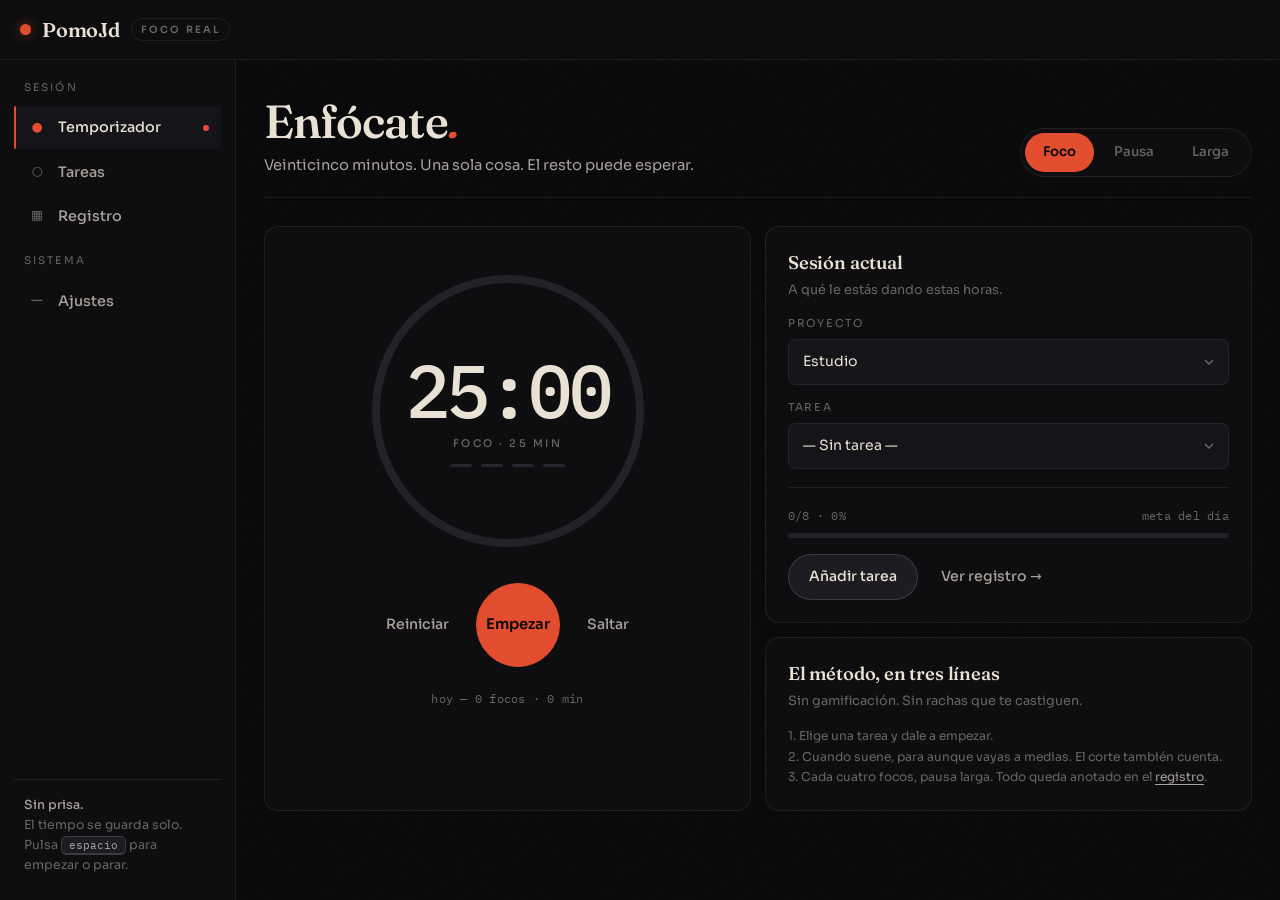
==== commit 94e2f380: "fix: versionar css v4 con correcciones" ====
--- a/index.html
+++ b/index.html
@@ -9,7 +9,7 @@
 <link rel="icon" href="data:image/svg+xml,%3Csvg xmlns='http://www.w3.org/2000/svg' viewBox='0 0 100 100'%3E%3Ccircle cx='50' cy='50' r='34' fill='%23E14D2E'/%3E%3C/svg%3E">
 <link rel="preconnect" href="https://fonts.googleapis.com"><link rel="preconnect" href="https://fonts.gstatic.com" crossorigin>
 <link href="https://fonts.googleapis.com/css2?family=Fraunces:ital,opsz,wght@0,9..144,500;0,9..144,560;0,9..144,600;1,9..144,560&family=Sora:wght@400;500;600&family=IBM+Plex+Mono:wght@400;500;600&display=swap" rel="stylesheet">
-<link rel="stylesheet" href="css/tokens.css"><link rel="stylesheet" href="css/base.css"><link rel="stylesheet" href="css/components.css">
+<link rel="stylesheet" href="css/tokens.css?v=3"><link rel="stylesheet" href="css/base.css?v=4"><link rel="stylesheet" href="css/components.css?v=4">
 </head>
 <body data-theme="dark">
 <header class="topbar">
@@ -69,7 +69,7 @@
 </div>
 <nav class="tabbar"><a data-page="timer" href="index.html"><span class="glyph">●</span><span>Foco</span></a><a data-page="tasks" href="tareas.html"><span class="glyph">○</span><span>Tareas</span></a><a data-page="stats" href="stats.html"><span class="glyph">▦</span><span>Registro</span></a><a data-page="settings" href="config.html"><span class="glyph">—</span><span>Ajustes</span></a></nav>
 <div id="toasts"></div>
-<script src="js/db.js"></script><script src="js/ui.js"></script><script src="js/timer.js"></script>
+<script src="js/db.js?v=3"></script><script src="js/ui.js?v=3"></script><script src="js/timer.js?v=3"></script>
 <script>PomoUI.setActiveNav('timer');PomoTimer.initTimer();if('serviceWorker' in navigator){navigator.serviceWorker.register('sw.js').catch(()=>{});}</script>
 </body>
 </html>
--- a/css/base.css
+++ b/css/base.css
@@ -80,7 +80,8 @@
 @media(max-width:640px){
   .sidebar{display:none}
   .main{padding:24px 18px calc(var(--tabbar-h) + 30px)}
-  .grid-2,.grid-4{grid-template-columns:1fr 1fr}
+  .grid-2{grid-template-columns:1fr}
+  .grid-4{grid-template-columns:1fr 1fr}
   .grid-4 .card{padding:14px}
   .stat-card .num{font-size:1.3rem!important}
   .tabbar{
--- a/css/components.css
+++ b/css/components.css
@@ -10,7 +10,7 @@
 .btn-primary{background:var(--tomato);border-color:var(--tomato);color:#0B0B0D;font-weight:600}
 .btn-primary:hover{background:var(--tomato-hover);border-color:var(--tomato-hover)}
 .btn-primary:active{background:var(--tomato-active)}
-.btn-large{width:66px;height:66px;border-radius:50%;font-size:1.35rem;padding:0}
+.btn-large{width:84px;height:84px;border-radius:50%;font-size:.92rem;font-weight:600;padding:0;white-space:nowrap}
 .btn-icon{width:38px;height:38px;border-radius:50%;padding:0;min-height:0;background:transparent;border-color:var(--line);color:var(--bone-dim)}
 .btn-icon:hover{color:var(--bone)}
 .btn-ghost{background:transparent;border-color:transparent;color:var(--bone-dim);padding:11px 12px}
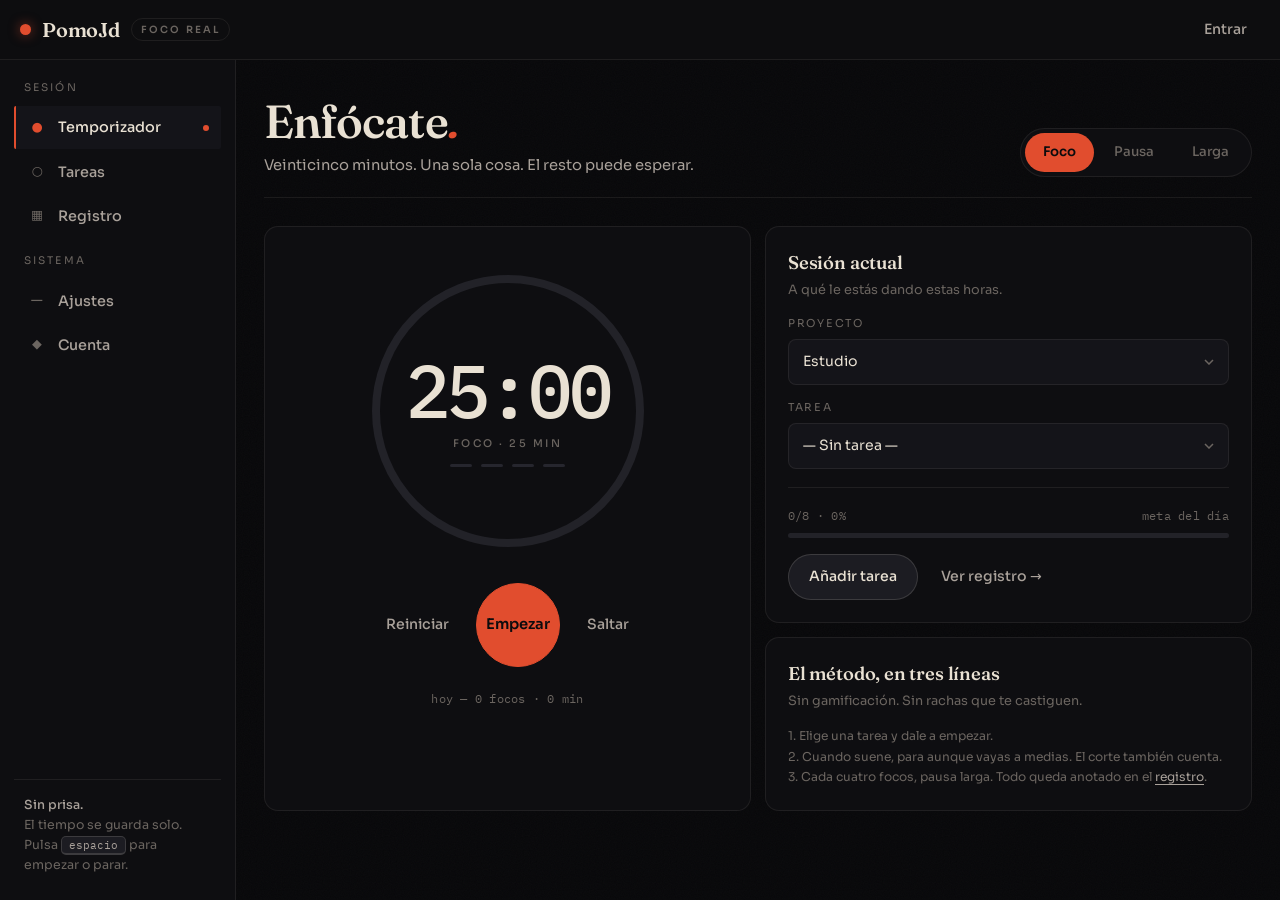
==== commit dc0fe021: "feat: cuentas, sync nube, timer persistente" ====
--- a/index.html
+++ b/index.html
@@ -14,7 +14,7 @@
 <body data-theme="dark">
 <header class="topbar">
   <div class="logo"><span class="logo-mark"></span>PomoJd <small>foco real</small></div>
-  <div class="topbar-actions"><span class="today-line" id="topStreak"></span></div>
+  <div class="topbar-actions"><span class="today-line" id="topStreak"></span><span data-account></span></div>
 </header>
 <div class="shell">
 <nav class="sidebar">
@@ -24,6 +24,7 @@
   <a class="nav-link" data-page="stats" href="stats.html"><span class="glyph">▦</span><span class="label">Registro</span><span class="dot"></span></a>
   <div class="nav-section">Sistema</div>
   <a class="nav-link" data-page="settings" href="config.html"><span class="glyph">—</span><span class="label">Ajustes</span><span class="dot"></span></a>
+  <a class="nav-link" data-page="account" href="cuenta.html"><span class="glyph">◆</span><span class="label">Cuenta</span><span class="dot"></span></a>
   <div class="side-note"><strong>Sin prisa.</strong><br>El tiempo se guarda solo. Pulsa <span class="kbd">espacio</span> para empezar o parar.</div>
 </nav>
 <main class="main">
@@ -69,7 +70,7 @@
 </div>
 <nav class="tabbar"><a data-page="timer" href="index.html"><span class="glyph">●</span><span>Foco</span></a><a data-page="tasks" href="tareas.html"><span class="glyph">○</span><span>Tareas</span></a><a data-page="stats" href="stats.html"><span class="glyph">▦</span><span>Registro</span></a><a data-page="settings" href="config.html"><span class="glyph">—</span><span>Ajustes</span></a></nav>
 <div id="toasts"></div>
-<script src="js/db.js?v=3"></script><script src="js/ui.js?v=3"></script><script src="js/timer.js?v=3"></script>
+<script src="js/db.js?v=4"></script><script src="js/ui.js?v=3"></script><script src="js/auth.js?v=1"></script><script src="js/sync.js?v=1"></script><script src="js/timer.js?v=4"></script>
 <script>PomoUI.setActiveNav('timer');PomoTimer.initTimer();if('serviceWorker' in navigator){navigator.serviceWorker.register('sw.js').catch(()=>{});}</script>
 </body>
 </html>
